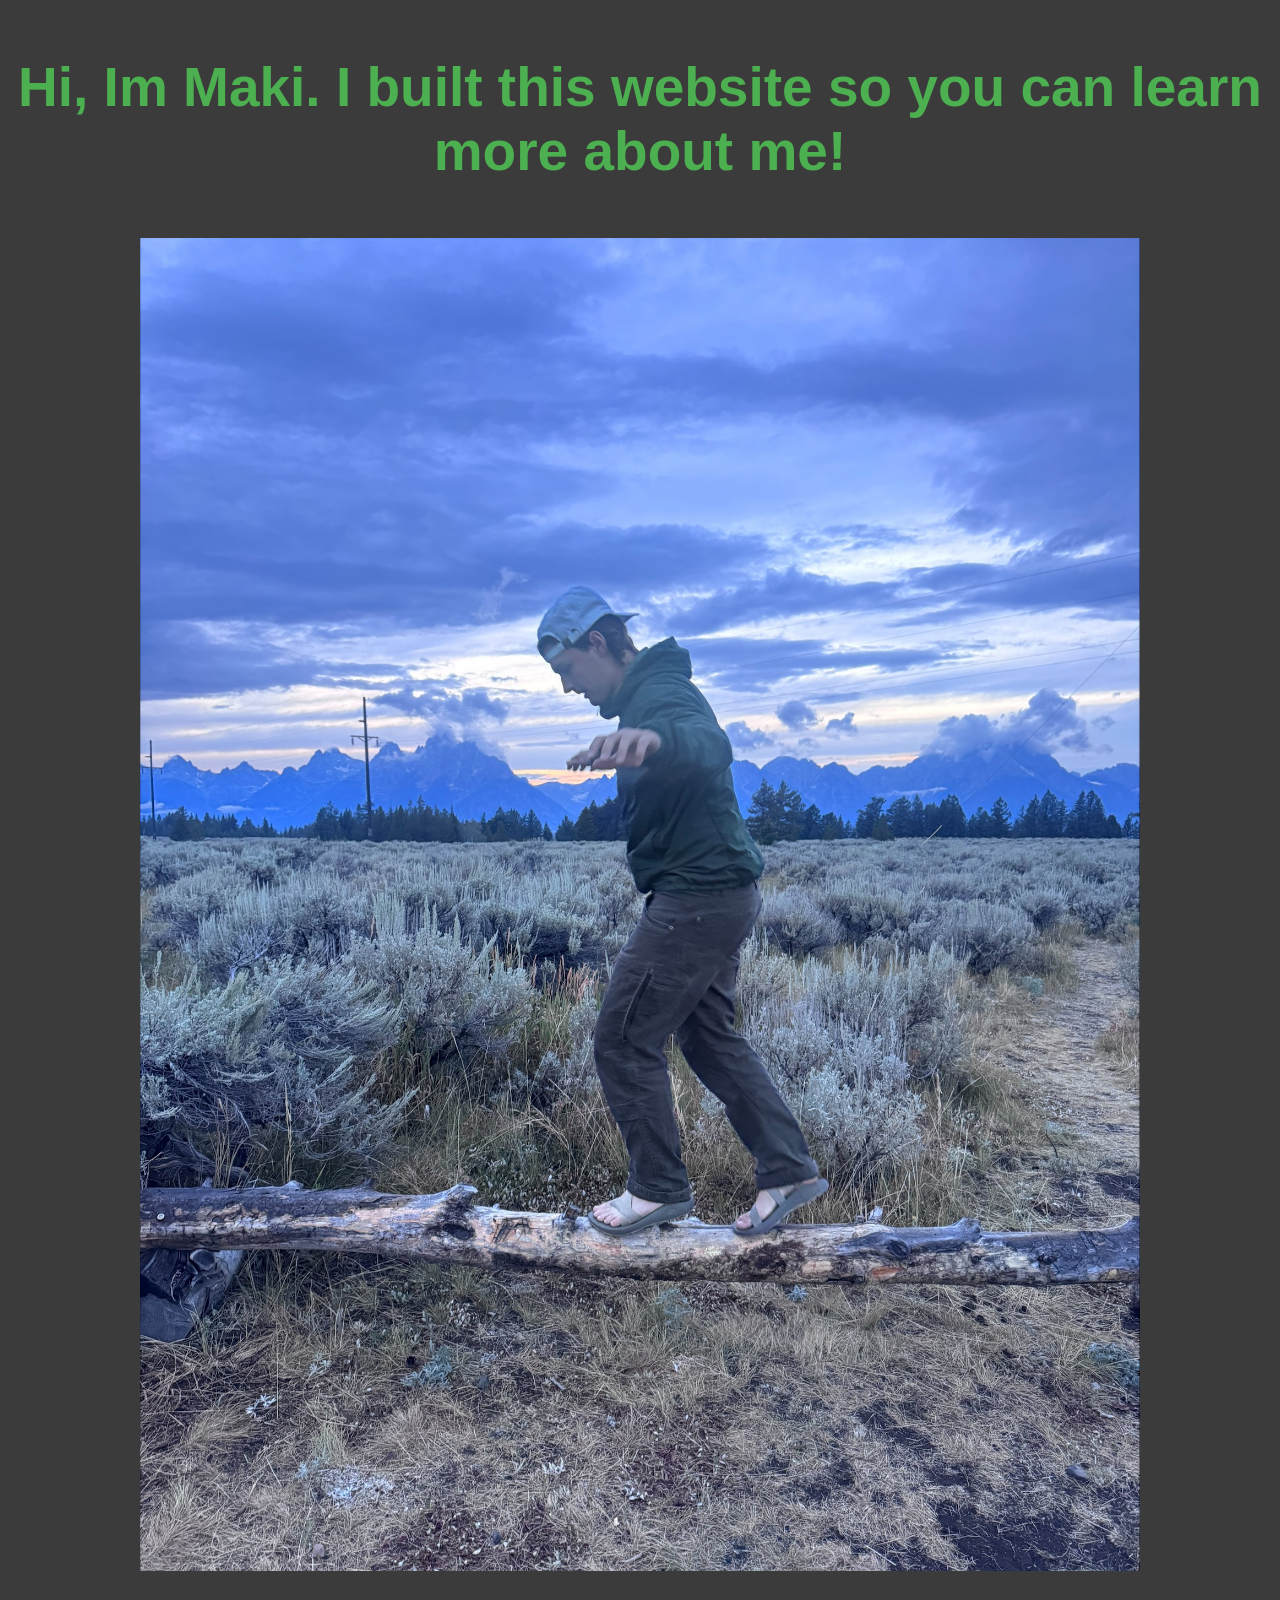
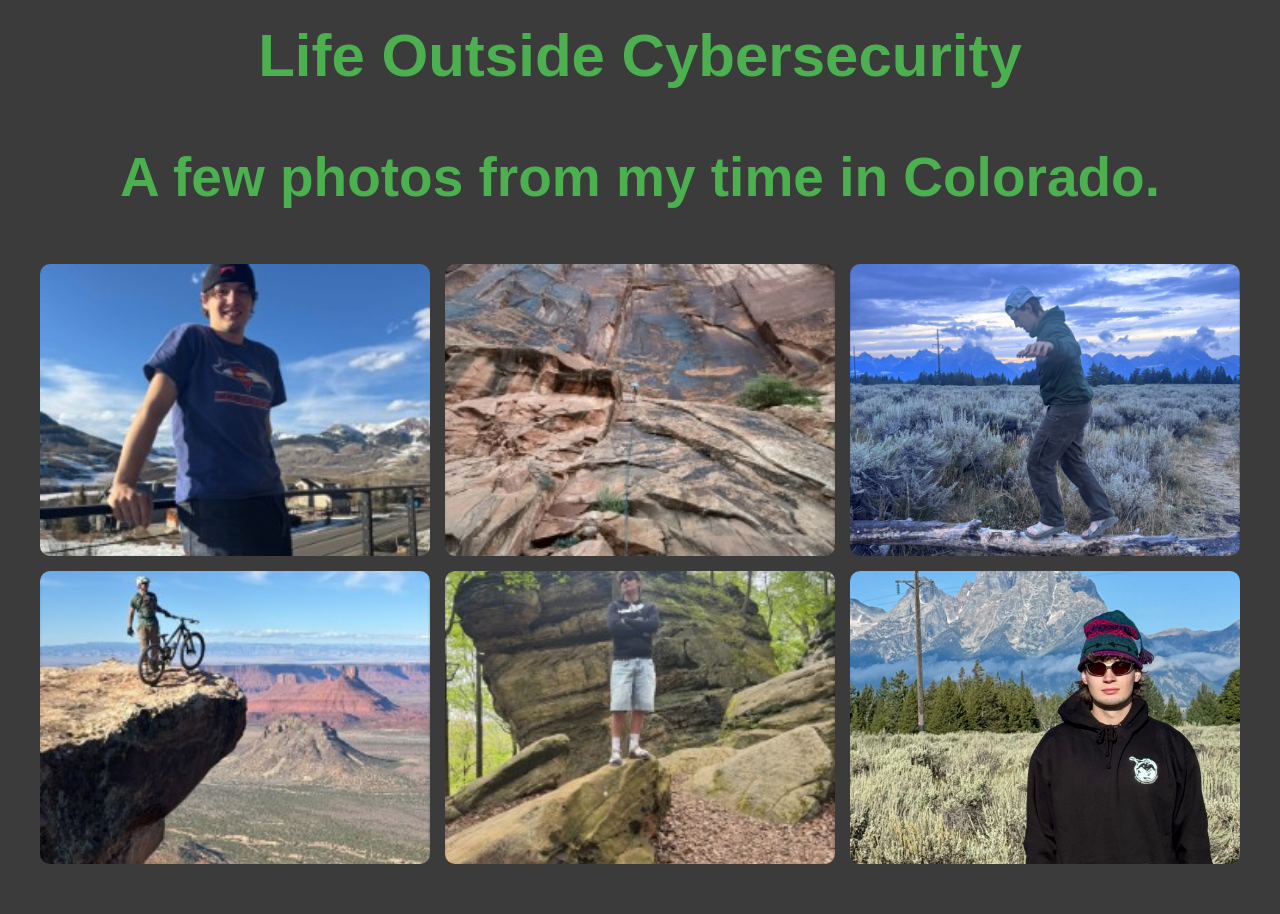
==== index.html @ acd06fc4 "Update image source for personal photo" ====
<!DOCTYPE html>
<html lang="en">

  <!-- tab title -->
  <head>
    <link rel="icon" type="image/jpeg" class = pics href="images/maki.png">
    <link rel="stylesheet" href="style.css">
    <meta charset="UTF-8" />
    <meta name="viewport" content= "width=device-width, initial-scale=1.0" />
     
    <title>
      Maki Andrich | Cybersecurity
    </title>
  </head>




  <body>
    <div id="navbar"></div>

    <script src="/nav.js"></script>
    <h2>
    </h2>
    <p> Hi, Im Maki. I built this website so you can learn more about me!</p>
    <!--<img src=/images/makipic.jpeg class= pics alt=makipic> -->
    <img src=/images/33193062-3770-4e2e-87d6-3ba00c9d82ce.jpg class= notmepics alt=makipic>
    
    
    <section class="gallery-section">
        <h2>Life Outside Cybersecurity</h2>
        <p class="indextext">
            A few photos from my time in Colorado.
        </p>
    
        <div class="photo-gallery">
            <img src="/images/1b0998bc-7c2f-4a32-9b48-365caaba392d.jpg" alt="broncos">
            <img src="images/2f840c69-1563-46a9-a82d-3006a7507164.jpg" alt="moabclimb">
            <img src="images/33193062-3770-4e2e-87d6-3ba00c9d82ce.jpg" alt="balance">
            <img src="images/6d071f52-9bd9-4ec9-af23-31e619ff321b.jpg" alt="Mountain bike">
            <img src="images/feee19e9-8685-45d6-bc92-34b16ac5e4dc.jpg" alt="Outdoor adventure">
            <img src="images/makipic.jpeg" alt="me">
        </div>
    </section>
  </body>
</html>
---- style.css ----
body {
    background-color: #3B3B3B;
    font-size: 40px;
    font-weight: bold;
    color: #4CAF50;
    font-family: Arial, sans-serif;
}
p {
    font-size: 55px;
    text-align: center;
}
.nav_bar {
    background-color: #222222;
    display: flex;
    justify-content: center;
    gap: 20px;
    padding: 15px;
}

.nav_bar a {
    display: block;
    padding: 10px 20px;
    border: 2px solid #4CAF50;
    text-decoration: none;
    color: #4CAF50;
    background-color: #222222;
    border-radius: 8px;
}

.nav_bar a:hover {
    background-color: #4CAF50;
    color: #222222;
}

.pics {
     width: 300px;
    height: 300px;
    object-fit: cover;
    border-radius: 50%;
}
.notmepics {
     width: 1000px;
    height: auto;
    display: block;
    margin: 0 auto;
}
.resume-viewer {
    width: 100%;
    margin: 40px auto;
    text-align: center;
}

.resume-viewer object {
    width: 50%;
    height: 1500px;
    display: block;
    margin: 0 auto;
}
.mylink {
    color: #0026FF;
}
mark {
    background-color: #4CAF50;
    color: #222222;
}



.gallery-section {
    max-width: 1200px;
    margin: 50px auto;
    padding: 0 20px;
}

.gallery-section h2 {
    text-align: center;
}

.photo-gallery {
    display: grid;
    grid-template-columns: repeat(3, minmax(0, 1fr));
    gap: 15px;
}

.photo-gallery img {
    width: 100%;
    aspect-ratio: 4 / 3;
    object-fit: cover;
    display: block;
    border-radius: 10px;
    transition: transform 0.2s ease;
}

.photo-gallery img:hover {
    transform: scale(1.03);
}


/* Mobile / iPhone */
@media (max-width: 600px) {

    body {
        font-size: 20px;
        margin: 0;
        padding: 0 15px;
    }

    .nav_bar {
        display: flex;
        flex-wrap: wrap;
        justify-content: center;
        gap: 8px;
        padding: 10px;
    }

    .nav_bar a {
        font-size: 14px;
        padding: 8px 12px;
    }
    
    h2 {
        font-size: 28px;
    }

    p {
        font-size: 18px;
    }

    .pics {
        width: 180px;
        height: 180px;
    }
    .notmepics {
     width: 180px;
    height: 180px;
    }

    .resume-viewer {
        width: 100%;
    }
    .resume-viewer object {
        width: 100%;
        height: 900px;
    }

        .photo-gallery {
        grid-template-columns: repeat(2, minmax(0, 1fr));
        gap: 10px;
    }

    .gallery-section {
        padding: 0 10px;
    }
  
}
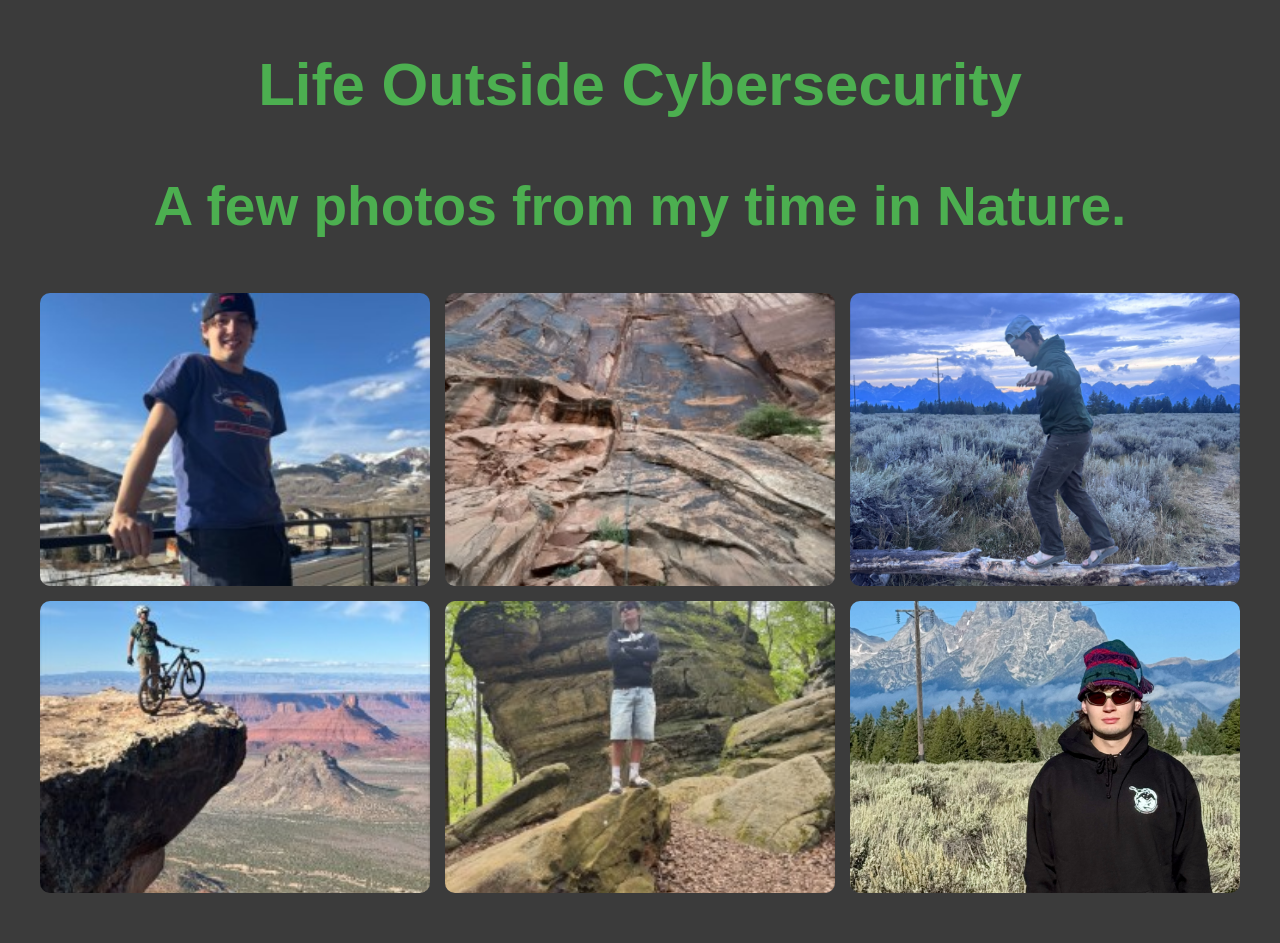
==== commit 38587e1e: "Modify introduction and gallery description in index.html Updated text and commented out a paragraph" ====
--- a/index.html
+++ b/index.html
@@ -22,15 +22,12 @@
     <script src="/nav.js"></script>
     <h2>
     </h2>
-    <p> Hi, Im Maki. I built this website so you can learn more about me!</p>
-    <!--<img src=/images/makipic.jpeg class= pics alt=makipic> -->
-    <img src=/images/33193062-3770-4e2e-87d6-3ba00c9d82ce.jpg class= notmepics alt=makipic>
-    
+    <!--<p> Hi, Im Maki. I built this website so you can learn more about me!</p> -->
     
     <section class="gallery-section">
         <h2>Life Outside Cybersecurity</h2>
         <p class="indextext">
-            A few photos from my time in Colorado.
+            A few photos from my time in Nature.
         </p>
     
         <div class="photo-gallery">
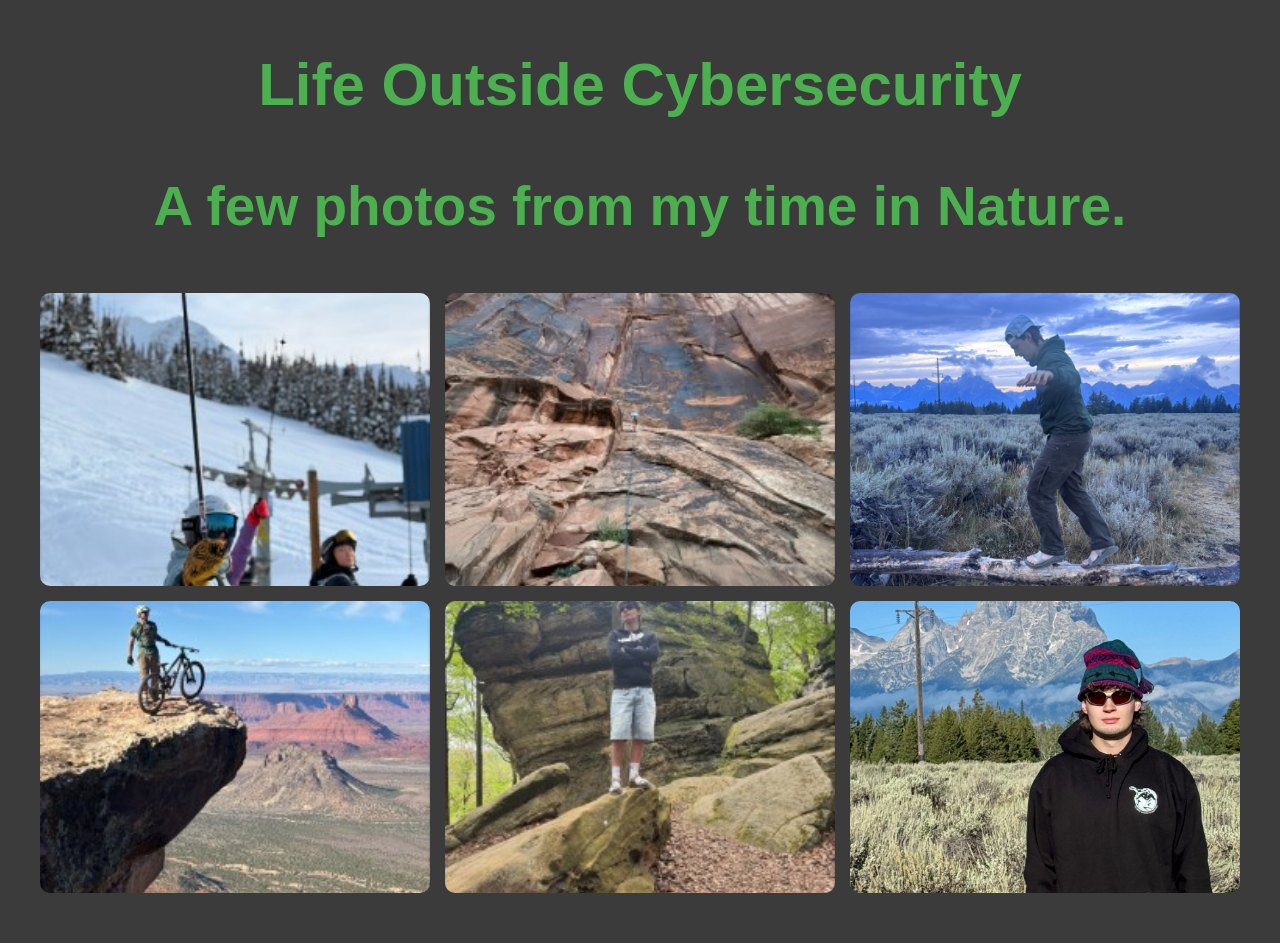
==== commit eb34b2a8: "Update index.html" ====
--- a/index.html
+++ b/index.html
@@ -31,7 +31,7 @@
         </p>
     
         <div class="photo-gallery">
-            <img src="/images/1b0998bc-7c2f-4a32-9b48-365caaba392d.jpg" alt="broncos">
+            <img src="images/fa5eb079-607c-4dcb-b302-03d06a3d96f2.jpg" alt="broncos">
             <img src="images/2f840c69-1563-46a9-a82d-3006a7507164.jpg" alt="moabclimb">
             <img src="images/33193062-3770-4e2e-87d6-3ba00c9d82ce.jpg" alt="balance">
             <img src="images/6d071f52-9bd9-4ec9-af23-31e619ff321b.jpg" alt="Mountain bike">
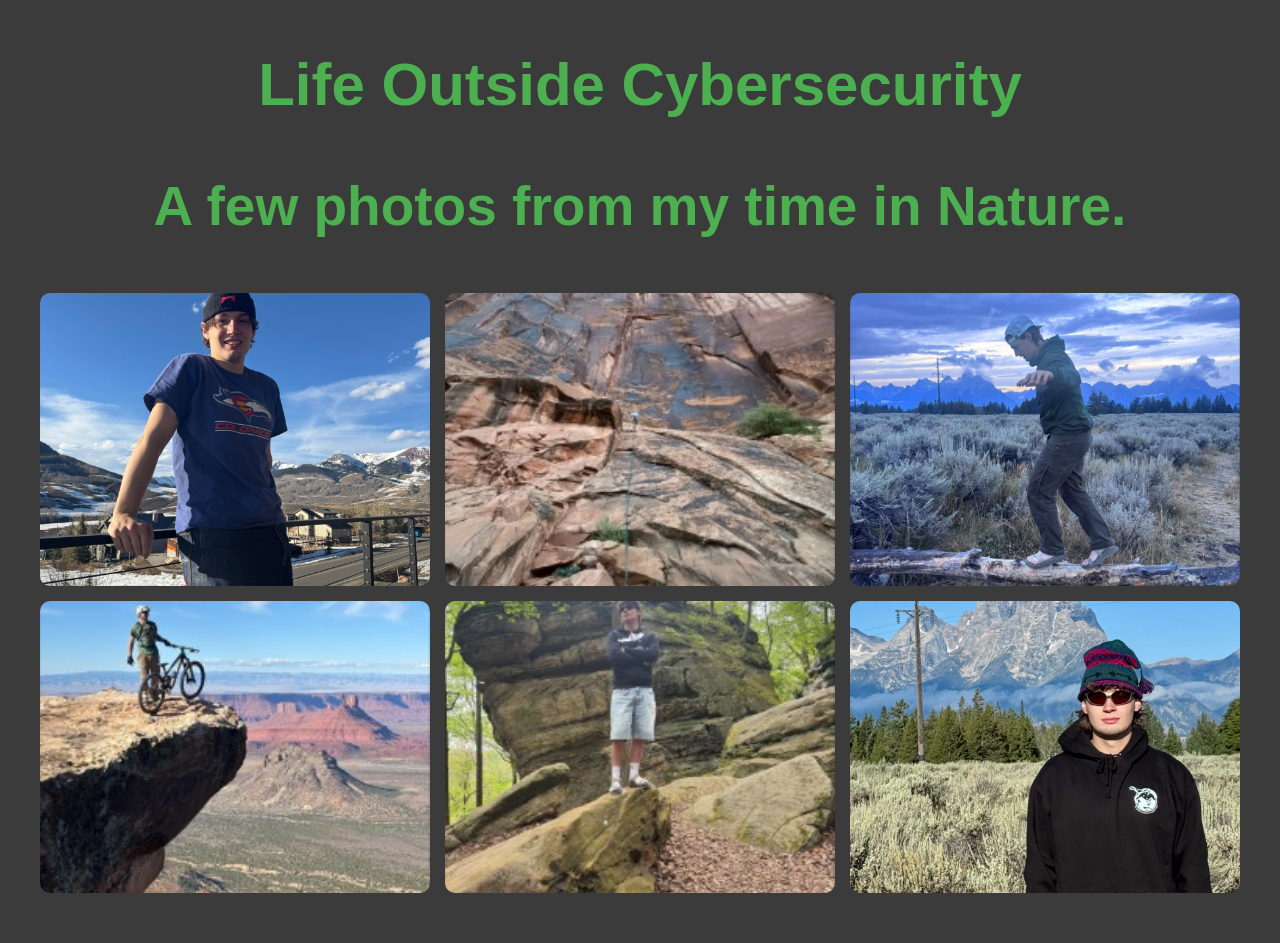
==== commit e3d34322: "Update photo source in index.html" ====
--- a/index.html
+++ b/index.html
@@ -31,7 +31,7 @@
         </p>
     
         <div class="photo-gallery">
-            <img src="images/fa5eb079-607c-4dcb-b302-03d06a3d96f2.jpg" alt="broncos">
+            <img src="images/BRONCOS.jpeg" alt="broncos">
             <img src="images/2f840c69-1563-46a9-a82d-3006a7507164.jpg" alt="moabclimb">
             <img src="images/33193062-3770-4e2e-87d6-3ba00c9d82ce.jpg" alt="balance">
             <img src="images/6d071f52-9bd9-4ec9-af23-31e619ff321b.jpg" alt="Mountain bike">
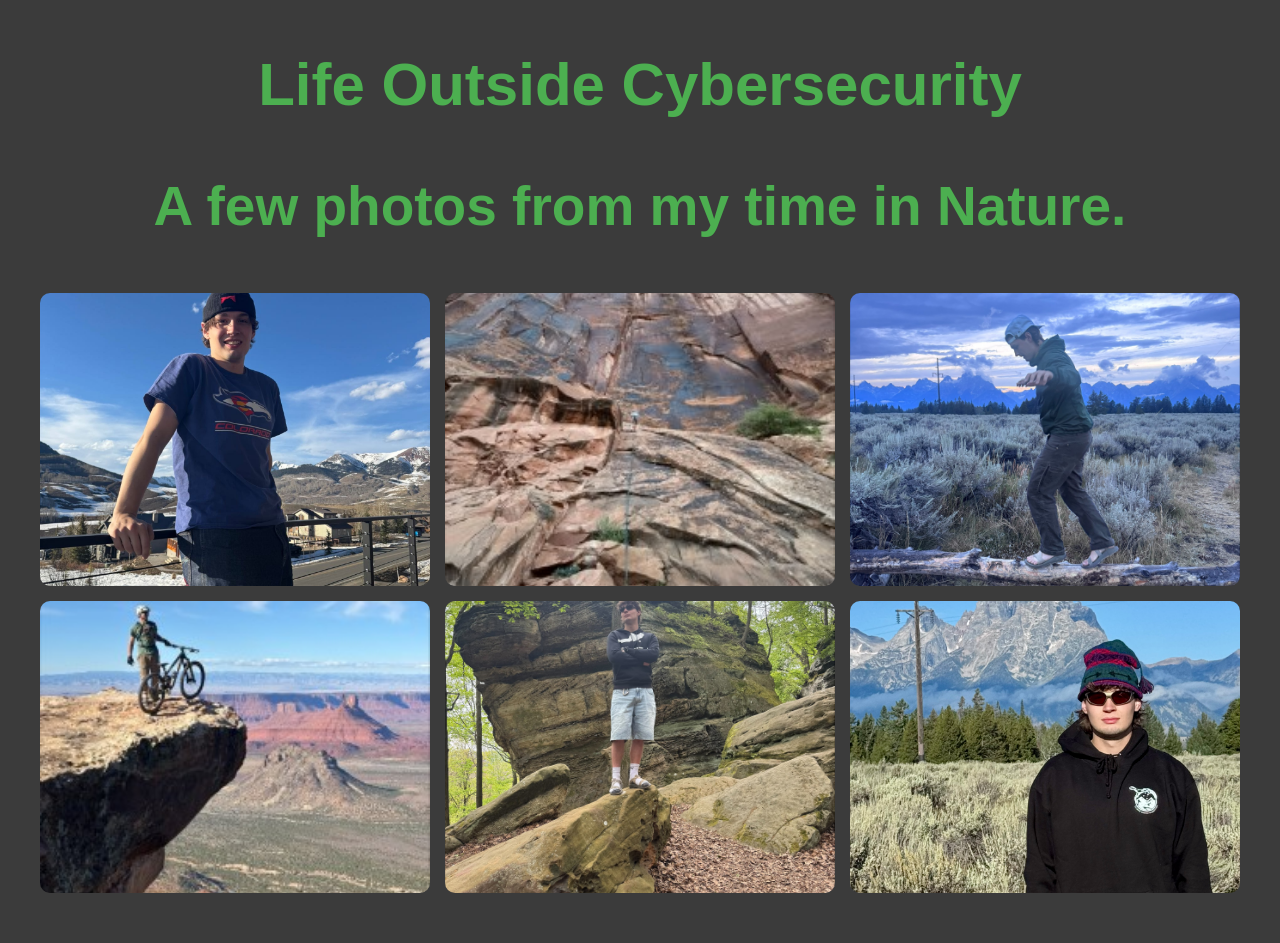
==== commit 2b45c143: "Replace outdoor adventure image with WHIPPS image" ====
--- a/index.html
+++ b/index.html
@@ -35,7 +35,7 @@
             <img src="images/2f840c69-1563-46a9-a82d-3006a7507164.jpg" alt="moabclimb">
             <img src="images/33193062-3770-4e2e-87d6-3ba00c9d82ce.jpg" alt="balance">
             <img src="images/6d071f52-9bd9-4ec9-af23-31e619ff321b.jpg" alt="Mountain bike">
-            <img src="images/feee19e9-8685-45d6-bc92-34b16ac5e4dc.jpg" alt="Outdoor adventure">
+            <img src="images/WHIPPS.jpg" alt="Outdoor adventure">
             <img src="images/makipic.jpeg" alt="me">
         </div>
     </section>
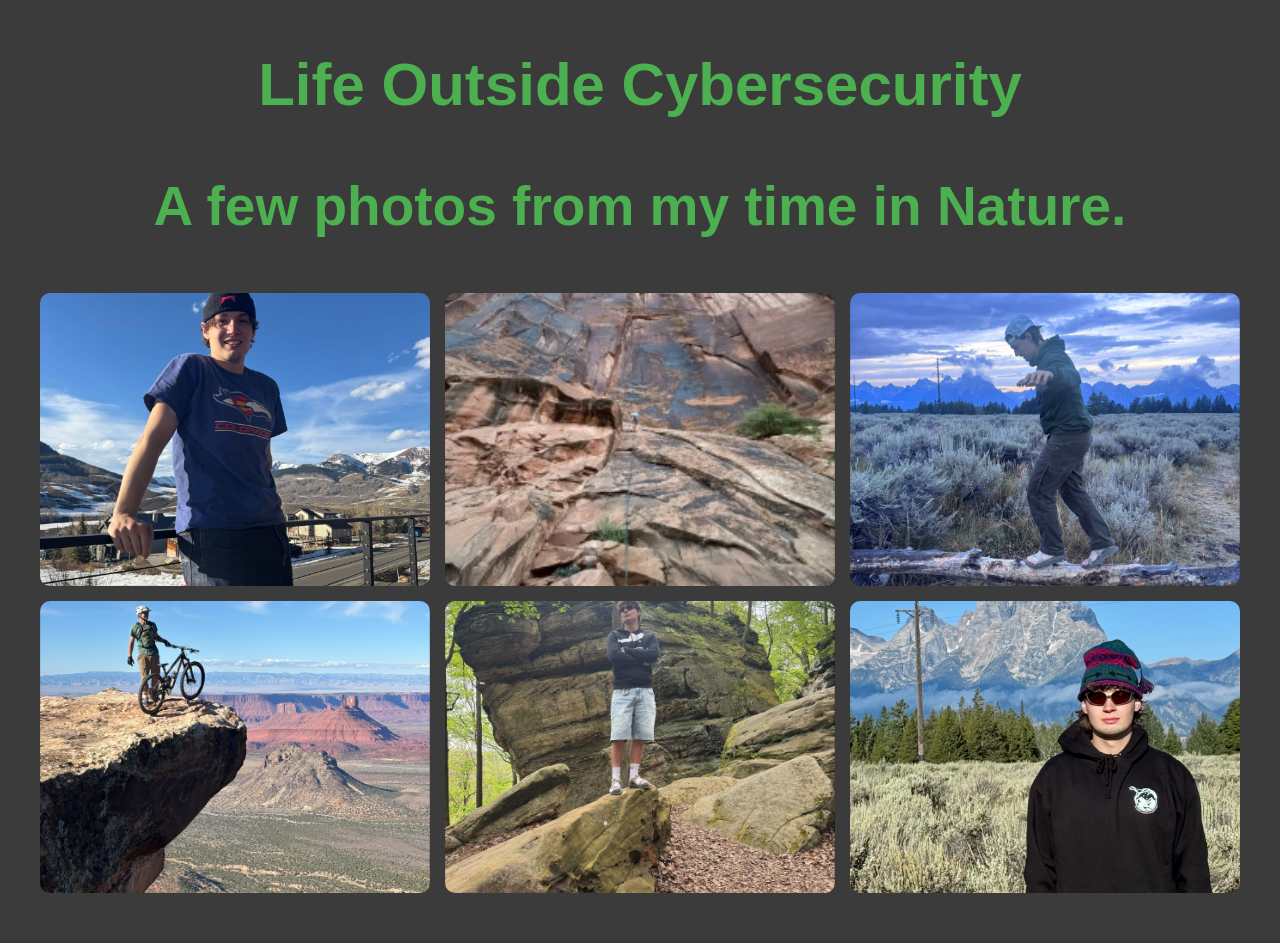
==== commit bdf8e2a4: "Update index.html" ====
--- a/index.html
+++ b/index.html
@@ -34,7 +34,7 @@
             <img src="images/BRONCOS.jpeg" alt="broncos">
             <img src="images/2f840c69-1563-46a9-a82d-3006a7507164.jpg" alt="moabclimb">
             <img src="images/33193062-3770-4e2e-87d6-3ba00c9d82ce.jpg" alt="balance">
-            <img src="images/6d071f52-9bd9-4ec9-af23-31e619ff321b.jpg" alt="Mountain bike">
+            <img src="images/moab.jpeg" alt="Mountain bike">
             <img src="images/WHIPPS.jpg" alt="Outdoor adventure">
             <img src="images/makipic.jpeg" alt="me">
         </div>
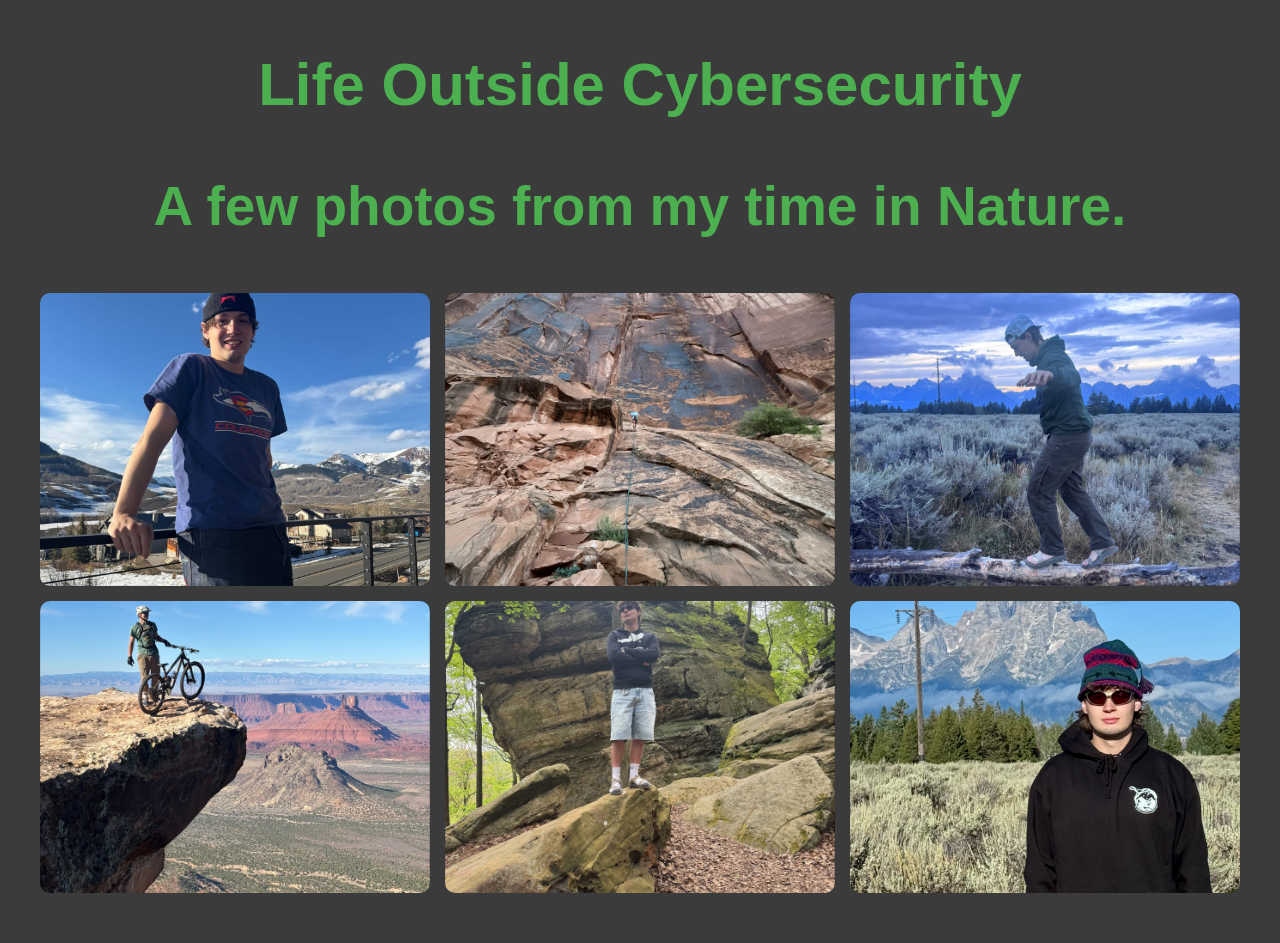
==== commit f083a1e2: "Update index.html" ====
--- a/index.html
+++ b/index.html
@@ -32,7 +32,7 @@
     
         <div class="photo-gallery">
             <img src="images/BRONCOS.jpeg" alt="broncos">
-            <img src="images/2f840c69-1563-46a9-a82d-3006a7507164.jpg" alt="moabclimb">
+            <img src="images/climb.jpeg" alt="moabclimb">
             <img src="images/33193062-3770-4e2e-87d6-3ba00c9d82ce.jpg" alt="balance">
             <img src="images/moab.jpeg" alt="Mountain bike">
             <img src="images/WHIPPS.jpg" alt="Outdoor adventure">
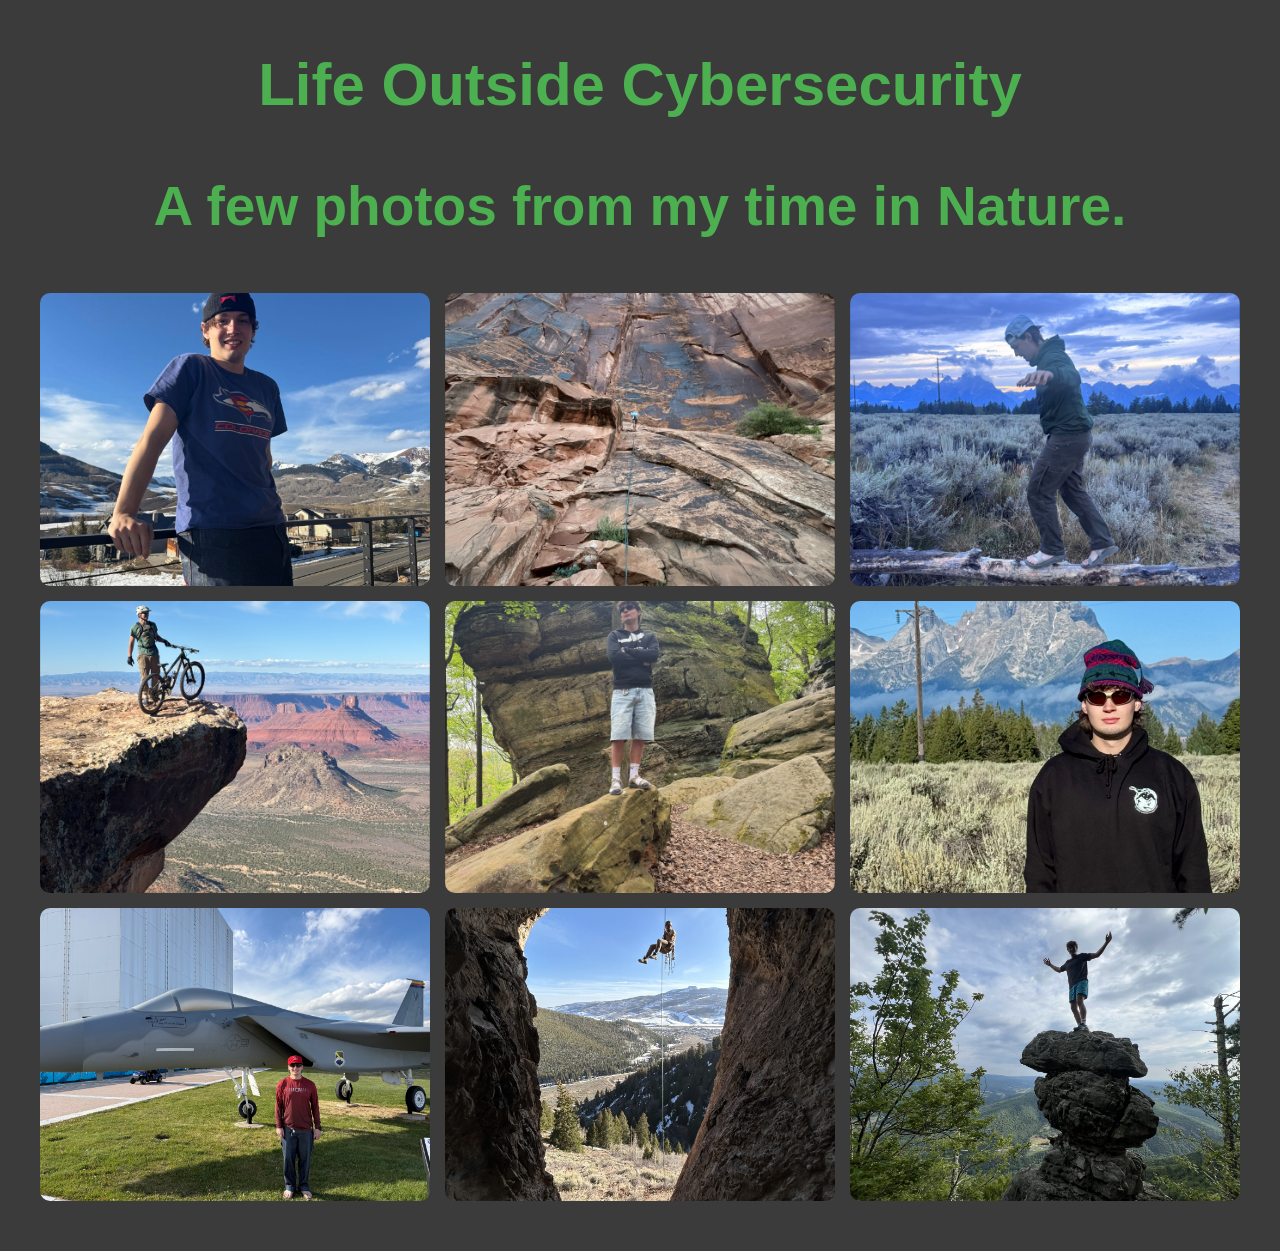
==== commit 1937462f: "Add new images to index.html" ====
--- a/index.html
+++ b/index.html
@@ -37,6 +37,10 @@
             <img src="images/moab.jpeg" alt="Mountain bike">
             <img src="images/WHIPPS.jpg" alt="Outdoor adventure">
             <img src="images/makipic.jpeg" alt="me">
+
+            <img src="images/fighter.jpeg" alt="FIGHTER">
+            <img src="images/rap.jpg" alt="Outdoor raps">
+            <img src="images/rocks.jpg" alt="rocks that are stacked">
         </div>
     </section>
   </body>
